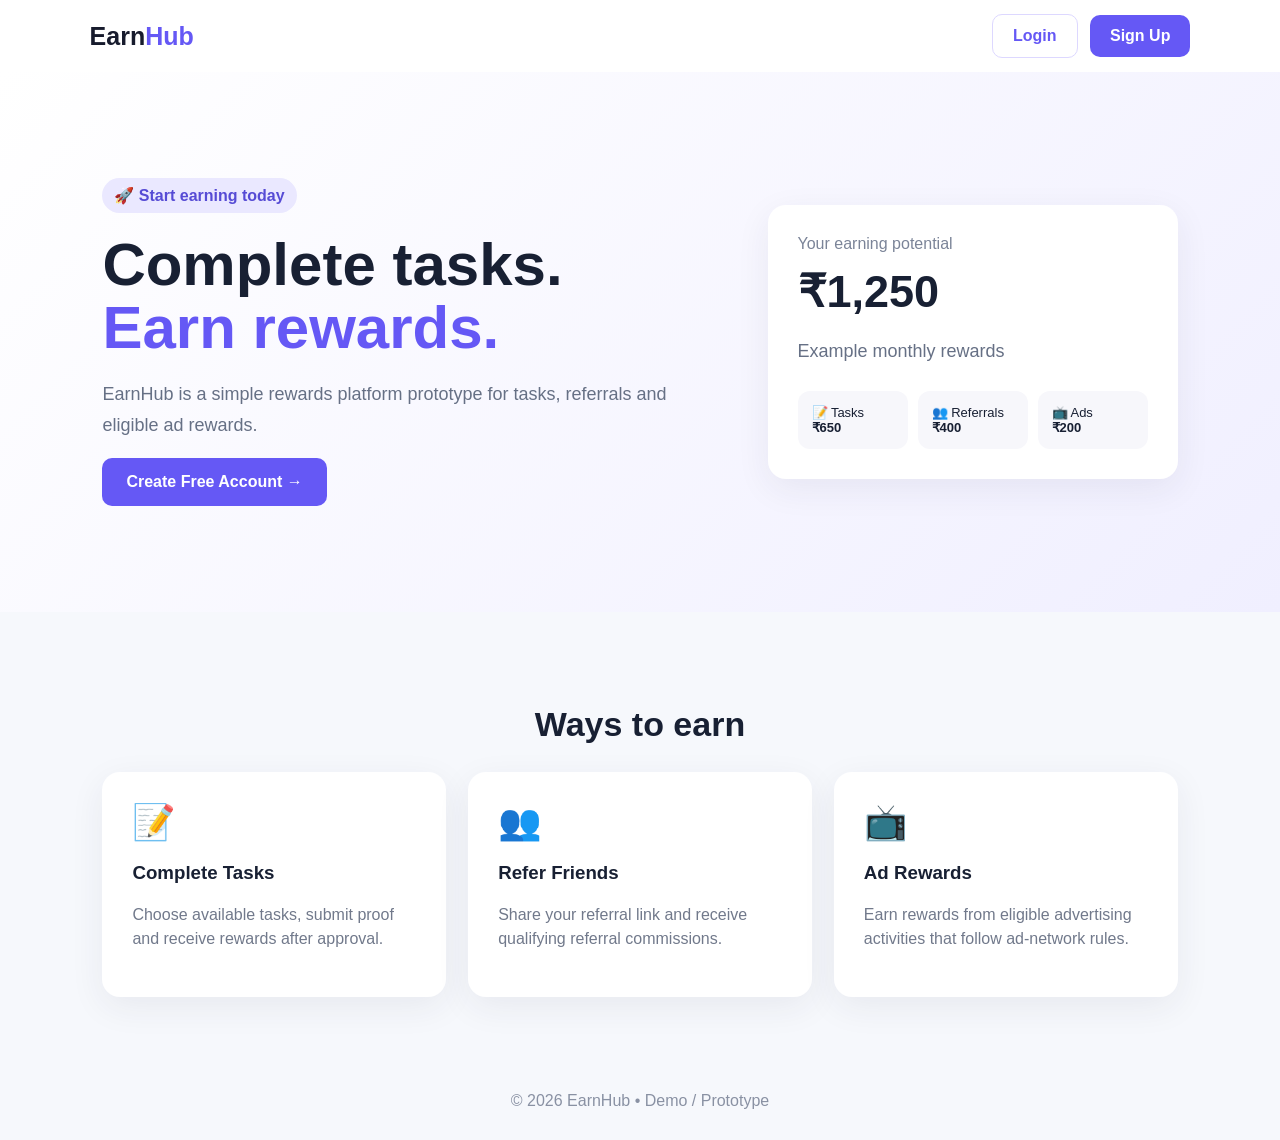
==== index.html @ c1b9f36a "Add files via upload" ====
<!DOCTYPE html>
<html lang="en">
<head>
<meta charset="UTF-8">
<meta name="viewport" content="width=device-width,initial-scale=1.0">
<title>EarnHub - Earn by Tasks, Referrals & Ads</title>
<link rel="stylesheet" href="style.css">
</head>
<body>
<header class="nav">
  <div class="logo">Earn<span>Hub</span></div>
  <div>
    <a href="login.html" class="btn btn-outline">Login</a>
    <a href="signup.html" class="btn">Sign Up</a>
  </div>
</header>
<main>
<section class="hero">
  <div>
    <span class="badge">🚀 Start earning today</span>
    <h1>Complete tasks.<br><span>Earn rewards.</span></h1>
    <p>EarnHub is a simple rewards platform prototype for tasks, referrals and eligible ad rewards.</p>
    <a href="signup.html" class="btn big">Create Free Account →</a>
  </div>
  <div class="hero-card">
    <div class="mini-title">Your earning potential</div>
    <h2>₹1,250</h2>
    <p>Example monthly rewards</p>
    <div class="stats"><div>📝 Tasks<br><b>₹650</b></div><div>👥 Referrals<br><b>₹400</b></div><div>📺 Ads<br><b>₹200</b></div></div>
  </div>
</section>
<section class="features">
  <h2>Ways to earn</h2>
  <div class="grid">
    <article><div class="icon">📝</div><h3>Complete Tasks</h3><p>Choose available tasks, submit proof and receive rewards after approval.</p></article>
    <article><div class="icon">👥</div><h3>Refer Friends</h3><p>Share your referral link and receive qualifying referral commissions.</p></article>
    <article><div class="icon">📺</div><h3>Ad Rewards</h3><p>Earn rewards from eligible advertising activities that follow ad-network rules.</p></article>
  </div>
</section>
</main>
<footer>© 2026 EarnHub • Demo / Prototype</footer>
</body>
</html>
---- style.css ----
*{box-sizing:border-box}body{margin:0;font-family:Arial,Helvetica,sans-serif;background:#f6f8fc;color:#182033}a{text-decoration:none;color:#5b50e8}.nav,.dash-nav{height:72px;background:#fff;display:flex;align-items:center;justify-content:space-between;padding:0 7%;box-shadow:0 2px 12px #0000000b}.logo{font-size:25px;font-weight:800;color:#171b2d}.logo span,h1 span{color:#6558f5}.btn{display:inline-block;border:0;border-radius:10px;background:#6558f5;color:#fff;padding:12px 20px;font-weight:700;cursor:pointer}.btn-outline{background:#fff;color:#6558f5;border:1px solid #ddd8ff;margin-right:8px}.big{padding:15px 24px}.hero{min-height:540px;padding:80px 8%;display:grid;grid-template-columns:1.2fr .8fr;gap:50px;align-items:center;background:linear-gradient(135deg,#fff,#f0efff)}.badge{display:inline-block;padding:8px 12px;border-radius:30px;background:#eae8ff;color:#564bd5;font-weight:700}.hero h1{font-size:60px;line-height:1.05;margin:20px 0}.hero p{font-size:18px;line-height:1.7;color:#667085;max-width:600px}.hero-card,.balance,.stat,article,.auth-box,.activity{background:#fff;border-radius:18px;box-shadow:0 10px 35px #26304d12}.hero-card{padding:30px}.hero-card h2{font-size:45px;margin:12px 0}.mini-title,.muted{color:#7b8498}.stats{display:grid;grid-template-columns:repeat(3,1fr);gap:10px;margin-top:25px}.stats div{padding:14px;background:#f7f7fb;border-radius:12px;font-size:13px}.features{padding:65px 8%;text-align:center}.features h2{font-size:34px}.grid{display:grid;grid-template-columns:repeat(3,1fr);gap:22px}.features article{padding:30px;text-align:left}.icon{font-size:35px;margin-bottom:12px}.features p,article p{color:#71798b;line-height:1.5}footer{text-align:center;padding:30px;color:#8991a3}.auth-page{min-height:100vh;display:flex;align-items:center;justify-content:center;background:linear-gradient(135deg,#f1efff,#fff)}.auth-box{width:min(440px,92%);padding:35px}.auth-box h1{margin-bottom:5px}.auth-box label{display:block;font-weight:700;margin:18px 0 7px}.auth-box input{width:100%;padding:13px;border:1px solid #dfe3ec;border-radius:9px;font-size:15px}.full{width:100%;margin-top:22px}.center{text-align:center}.back{display:block;text-align:center;margin-top:25px}.dash-nav{padding:0 5%}.logout{border:0;background:#f0efff;color:#574be0;padding:10px 15px;border-radius:8px;font-weight:700}.dashboard{max-width:1100px;margin:35px auto;padding:0 20px}.welcome{display:flex;justify-content:space-between;align-items:center}.welcome h1{margin-top:4px}.avatar{width:48px;height:48px;border-radius:50%;background:#6558f5;color:white;display:grid;place-items:center;font-weight:800}.balance{margin:25px 0;padding:28px;display:flex;justify-content:space-between;align-items:center;background:linear-gradient(135deg,#6558f5,#8076ff);color:#fff}.balance p{opacity:.8}.balance h2{font-size:40px;margin:8px 0 18px}.balance .btn{background:#fff;color:#6558f5}.balance-icon{font-size:60px}.stats-grid{display:grid;grid-template-columns:repeat(4,1fr);gap:15px;margin:20px 0 40px}.stat{padding:20px}.stat span{display:block;color:#7d8597;font-size:13px;margin-bottom:10px}.stat b{font-size:23px}.cards article{padding:25px}.action-card .btn{margin-top:10px}.ref{margin-top:15px;background:#f4f4fa;padding:10px;border-radius:8px;display:flex;justify-content:space-between;align-items:center}.ref button{border:0;background:#6558f5;color:white;border-radius:6px;padding:6px 9px}.activity{padding:25px;margin-top:30px}.activity-row{display:flex;justify-content:space-between;padding:16px 0;border-bottom:1px solid #eee}.activity-row:last-child{border:0}@media(max-width:750px){.hero{grid-template-columns:1fr;padding:50px 6%}.hero h1{font-size:43px}.grid,.stats-grid{grid-template-columns:1fr}.nav{padding:0 4%}.nav .btn{padding:9px 12px}.dashboard{padding:0 15px}.balance-icon{font-size:42px}}
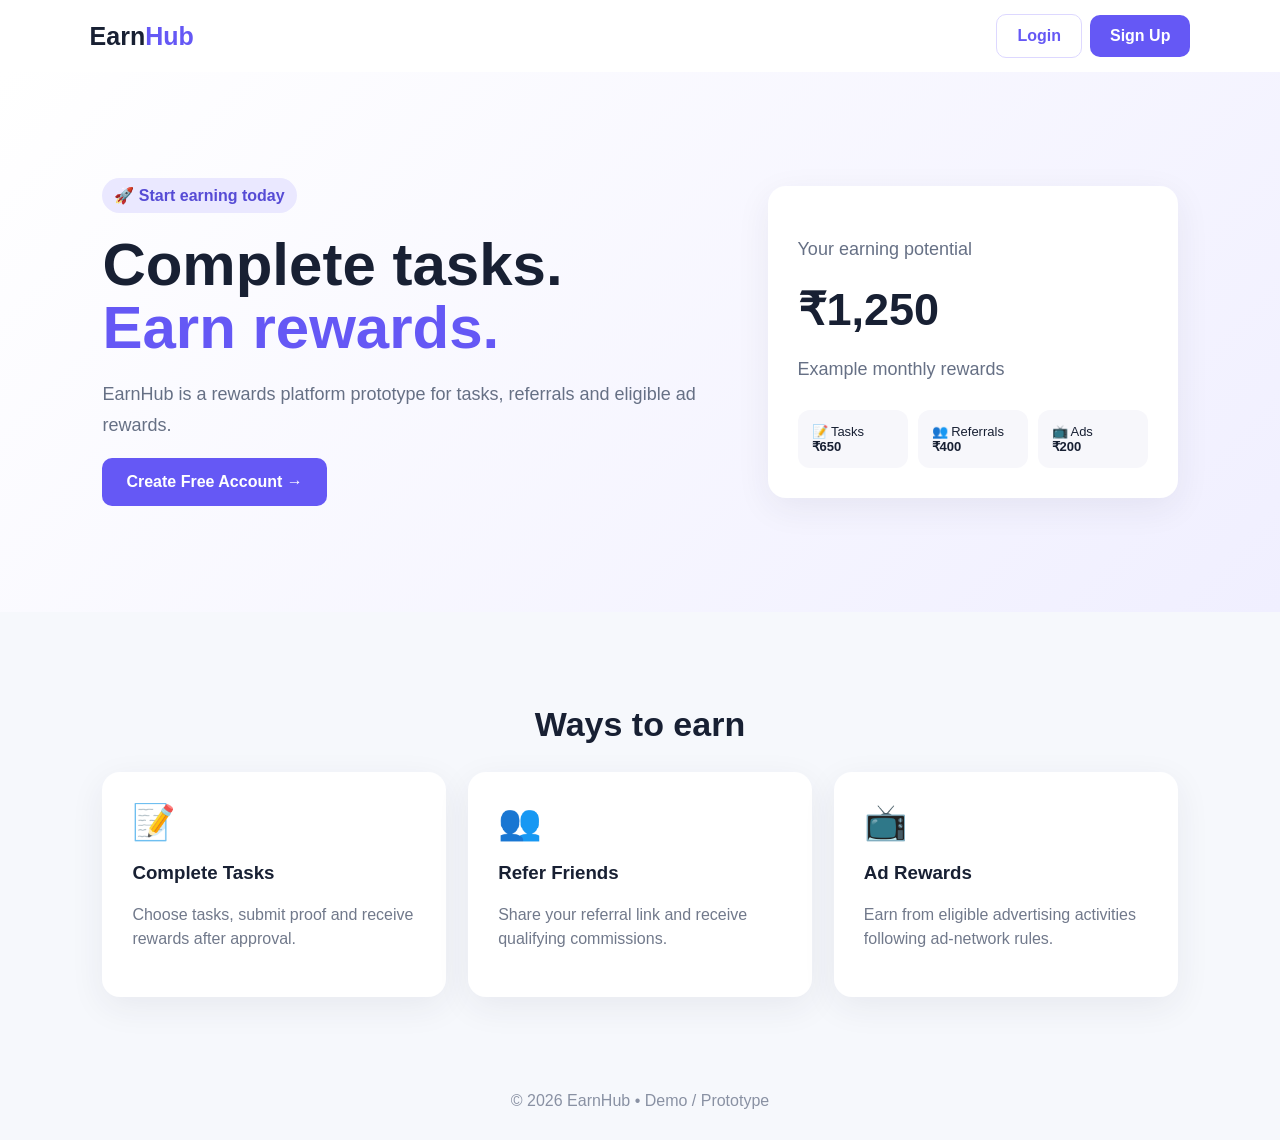
==== commit eca1dbdd: "Script.js function signup(e){   e.preventDefault();   const name=document.getElementById("name").v" ====
--- a/index.html
+++ b/index.html
@@ -1,43 +1,6 @@
 <!DOCTYPE html>
-<html lang="en">
-<head>
-<meta charset="UTF-8">
-<meta name="viewport" content="width=device-width,initial-scale=1.0">
-<title>EarnHub - Earn by Tasks, Referrals & Ads</title>
-<link rel="stylesheet" href="style.css">
-</head>
+<html lang="en"><head><meta charset="UTF-8"><meta name="viewport" content="width=device-width,initial-scale=1.0"><title>EarnHub</title><link rel="stylesheet" href="style.css"></head>
 <body>
-<header class="nav">
-  <div class="logo">Earn<span>Hub</span></div>
-  <div>
-    <a href="login.html" class="btn btn-outline">Login</a>
-    <a href="signup.html" class="btn">Sign Up</a>
-  </div>
-</header>
-<main>
-<section class="hero">
-  <div>
-    <span class="badge">🚀 Start earning today</span>
-    <h1>Complete tasks.<br><span>Earn rewards.</span></h1>
-    <p>EarnHub is a simple rewards platform prototype for tasks, referrals and eligible ad rewards.</p>
-    <a href="signup.html" class="btn big">Create Free Account →</a>
-  </div>
-  <div class="hero-card">
-    <div class="mini-title">Your earning potential</div>
-    <h2>₹1,250</h2>
-    <p>Example monthly rewards</p>
-    <div class="stats"><div>📝 Tasks<br><b>₹650</b></div><div>👥 Referrals<br><b>₹400</b></div><div>📺 Ads<br><b>₹200</b></div></div>
-  </div>
-</section>
-<section class="features">
-  <h2>Ways to earn</h2>
-  <div class="grid">
-    <article><div class="icon">📝</div><h3>Complete Tasks</h3><p>Choose available tasks, submit proof and receive rewards after approval.</p></article>
-    <article><div class="icon">👥</div><h3>Refer Friends</h3><p>Share your referral link and receive qualifying referral commissions.</p></article>
-    <article><div class="icon">📺</div><h3>Ad Rewards</h3><p>Earn rewards from eligible advertising activities that follow ad-network rules.</p></article>
-  </div>
-</section>
-</main>
-<footer>© 2026 EarnHub • Demo / Prototype</footer>
-</body>
-</html>+<header class="nav"><div class="logo">Earn<span>Hub</span></div><div><a href="login.html" class="btn btn-outline">Login</a><a href="signup.html" class="btn">Sign Up</a></div></header>
+<main><section class="hero"><div><span class="badge">🚀 Start earning today</span><h1>Complete tasks.<br><span>Earn rewards.</span></h1><p>EarnHub is a rewards platform prototype for tasks, referrals and eligible ad rewards.</p><a href="signup.html" class="btn big">Create Free Account →</a></div><div class="hero-card"><p>Your earning potential</p><h2>₹1,250</h2><p>Example monthly rewards</p><div class="stats"><div>📝 Tasks<br><b>₹650</b></div><div>👥 Referrals<br><b>₹400</b></div><div>📺 Ads<br><b>₹200</b></div></div></div></section>
+<section class="features"><h2>Ways to earn</h2><div class="grid"><article><div class="icon">📝</div><h3>Complete Tasks</h3><p>Choose tasks, submit proof and receive rewards after approval.</p></article><article><div class="icon">👥</div><h3>Refer Friends</h3><p>Share your referral link and receive qualifying commissions.</p></article><article><div class="icon">📺</div><h3>Ad Rewards</h3><p>Earn from eligible advertising activities following ad-network rules.</p></article></div></section></main><footer>© 2026 EarnHub • Demo / Prototype</footer></body></html>
--- a/style.css
+++ b/style.css
@@ -1 +1 @@
-*{box-sizing:border-box}body{margin:0;font-family:Arial,Helvetica,sans-serif;background:#f6f8fc;color:#182033}a{text-decoration:none;color:#5b50e8}.nav,.dash-nav{height:72px;background:#fff;display:flex;align-items:center;justify-content:space-between;padding:0 7%;box-shadow:0 2px 12px #0000000b}.logo{font-size:25px;font-weight:800;color:#171b2d}.logo span,h1 span{color:#6558f5}.btn{display:inline-block;border:0;border-radius:10px;background:#6558f5;color:#fff;padding:12px 20px;font-weight:700;cursor:pointer}.btn-outline{background:#fff;color:#6558f5;border:1px solid #ddd8ff;margin-right:8px}.big{padding:15px 24px}.hero{min-height:540px;padding:80px 8%;display:grid;grid-template-columns:1.2fr .8fr;gap:50px;align-items:center;background:linear-gradient(135deg,#fff,#f0efff)}.badge{display:inline-block;padding:8px 12px;border-radius:30px;background:#eae8ff;color:#564bd5;font-weight:700}.hero h1{font-size:60px;line-height:1.05;margin:20px 0}.hero p{font-size:18px;line-height:1.7;color:#667085;max-width:600px}.hero-card,.balance,.stat,article,.auth-box,.activity{background:#fff;border-radius:18px;box-shadow:0 10px 35px #26304d12}.hero-card{padding:30px}.hero-card h2{font-size:45px;margin:12px 0}.mini-title,.muted{color:#7b8498}.stats{display:grid;grid-template-columns:repeat(3,1fr);gap:10px;margin-top:25px}.stats div{padding:14px;background:#f7f7fb;border-radius:12px;font-size:13px}.features{padding:65px 8%;text-align:center}.features h2{font-size:34px}.grid{display:grid;grid-template-columns:repeat(3,1fr);gap:22px}.features article{padding:30px;text-align:left}.icon{font-size:35px;margin-bottom:12px}.features p,article p{color:#71798b;line-height:1.5}footer{text-align:center;padding:30px;color:#8991a3}.auth-page{min-height:100vh;display:flex;align-items:center;justify-content:center;background:linear-gradient(135deg,#f1efff,#fff)}.auth-box{width:min(440px,92%);padding:35px}.auth-box h1{margin-bottom:5px}.auth-box label{display:block;font-weight:700;margin:18px 0 7px}.auth-box input{width:100%;padding:13px;border:1px solid #dfe3ec;border-radius:9px;font-size:15px}.full{width:100%;margin-top:22px}.center{text-align:center}.back{display:block;text-align:center;margin-top:25px}.dash-nav{padding:0 5%}.logout{border:0;background:#f0efff;color:#574be0;padding:10px 15px;border-radius:8px;font-weight:700}.dashboard{max-width:1100px;margin:35px auto;padding:0 20px}.welcome{display:flex;justify-content:space-between;align-items:center}.welcome h1{margin-top:4px}.avatar{width:48px;height:48px;border-radius:50%;background:#6558f5;color:white;display:grid;place-items:center;font-weight:800}.balance{margin:25px 0;padding:28px;display:flex;justify-content:space-between;align-items:center;background:linear-gradient(135deg,#6558f5,#8076ff);color:#fff}.balance p{opacity:.8}.balance h2{font-size:40px;margin:8px 0 18px}.balance .btn{background:#fff;color:#6558f5}.balance-icon{font-size:60px}.stats-grid{display:grid;grid-template-columns:repeat(4,1fr);gap:15px;margin:20px 0 40px}.stat{padding:20px}.stat span{display:block;color:#7d8597;font-size:13px;margin-bottom:10px}.stat b{font-size:23px}.cards article{padding:25px}.action-card .btn{margin-top:10px}.ref{margin-top:15px;background:#f4f4fa;padding:10px;border-radius:8px;display:flex;justify-content:space-between;align-items:center}.ref button{border:0;background:#6558f5;color:white;border-radius:6px;padding:6px 9px}.activity{padding:25px;margin-top:30px}.activity-row{display:flex;justify-content:space-between;padding:16px 0;border-bottom:1px solid #eee}.activity-row:last-child{border:0}@media(max-width:750px){.hero{grid-template-columns:1fr;padding:50px 6%}.hero h1{font-size:43px}.grid,.stats-grid{grid-template-columns:1fr}.nav{padding:0 4%}.nav .btn{padding:9px 12px}.dashboard{padding:0 15px}.balance-icon{font-size:42px}}+*{box-sizing:border-box}body{margin:0;font-family:Arial,Helvetica,sans-serif;background:#f6f8fc;color:#182033}a{text-decoration:none;color:#5b50e8}.nav,.dash-nav{height:72px;background:#fff;display:flex;align-items:center;justify-content:space-between;padding:0 7%;box-shadow:0 2px 12px #0000000b}.logo{font-size:25px;font-weight:800}.logo span,h1 span{color:#6558f5}.btn{display:inline-block;border:0;border-radius:10px;background:#6558f5;color:#fff;padding:12px 20px;font-weight:700;cursor:pointer}.btn-outline{background:#fff;color:#6558f5;border:1px solid #ddd8ff;margin-right:8px}.big{padding:15px 24px}.hero{min-height:540px;padding:80px 8%;display:grid;grid-template-columns:1.2fr .8fr;gap:50px;align-items:center;background:linear-gradient(135deg,#fff,#f0efff)}.badge{display:inline-block;padding:8px 12px;border-radius:30px;background:#eae8ff;color:#564bd5;font-weight:700}.hero h1{font-size:60px;line-height:1.05;margin:20px 0}.hero p{font-size:18px;line-height:1.7;color:#667085;max-width:600px}.hero-card,.balance,.stat,article,.auth-box,.activity{background:#fff;border-radius:18px;box-shadow:0 10px 35px #26304d12}.hero-card{padding:30px}.hero-card h2{font-size:45px;margin:12px 0}.stats{display:grid;grid-template-columns:repeat(3,1fr);gap:10px;margin-top:25px}.stats div{padding:14px;background:#f7f7fb;border-radius:12px;font-size:13px}.features{padding:65px 8%;text-align:center}.features h2{font-size:34px}.grid{display:grid;grid-template-columns:repeat(3,1fr);gap:22px}.features article{padding:30px;text-align:left}.icon{font-size:35px;margin-bottom:12px}article p{color:#71798b;line-height:1.5}footer{text-align:center;padding:30px;color:#8991a3}.auth-page{min-height:100vh;display:flex;align-items:center;justify-content:center;background:linear-gradient(135deg,#f1efff,#fff)}.auth-box{width:min(440px,92%);padding:35px}.auth-box label{display:block;font-weight:700;margin:18px 0 7px}.auth-box input{width:100%;padding:13px;border:1px solid #dfe3ec;border-radius:9px;font-size:15px}.full{width:100%;margin-top:22px}.center{text-align:center}.back{display:block;text-align:center;margin-top:25px}.dash-nav{padding:0 5%}.logout{border:0;background:#f0efff;color:#574be0;padding:10px 15px;border-radius:8px;font-weight:700}.dashboard{max-width:1100px;margin:35px auto;padding:0 20px}.welcome{display:flex;justify-content:space-between;align-items:center}.avatar{width:48px;height:48px;border-radius:50%;background:#6558f5;color:#fff;display:grid;place-items:center;font-weight:800}.balance{margin:25px 0;padding:28px;display:flex;justify-content:space-between;align-items:center;background:linear-gradient(135deg,#6558f5,#8076ff);color:#fff}.balance h2{font-size:40px;margin:8px 0 18px}.balance .btn{background:#fff;color:#6558f5}.balance-icon{font-size:60px}.stats-grid{display:grid;grid-template-columns:repeat(4,1fr);gap:15px;margin:20px 0 40px}.stat{padding:20px}.stat span{display:block;color:#7d8597;font-size:13px;margin-bottom:10px}.stat b{font-size:23px}.cards article{padding:25px}.action-card .btn{margin-top:10px}.ref{margin-top:15px;background:#f4f4fa;padding:10px;border-radius:8px;display:flex;justify-content:space-between;align-items:center}.ref button{border:0;background:#6558f5;color:#fff;border-radius:6px;padding:6px 9px}.activity{padding:25px;margin-top:30px}.activity-row{display:flex;justify-content:space-between;padding:16px 0;border-bottom:1px solid #eee}@media(max-width:750px){.hero{grid-template-columns:1fr;padding:50px 6%}.hero h1{font-size:43px}.grid,.stats-grid{grid-template-columns:1fr}.nav{padding:0 4%}.dashboard{padding:0 15px}.balance-icon{font-size:42px}}
